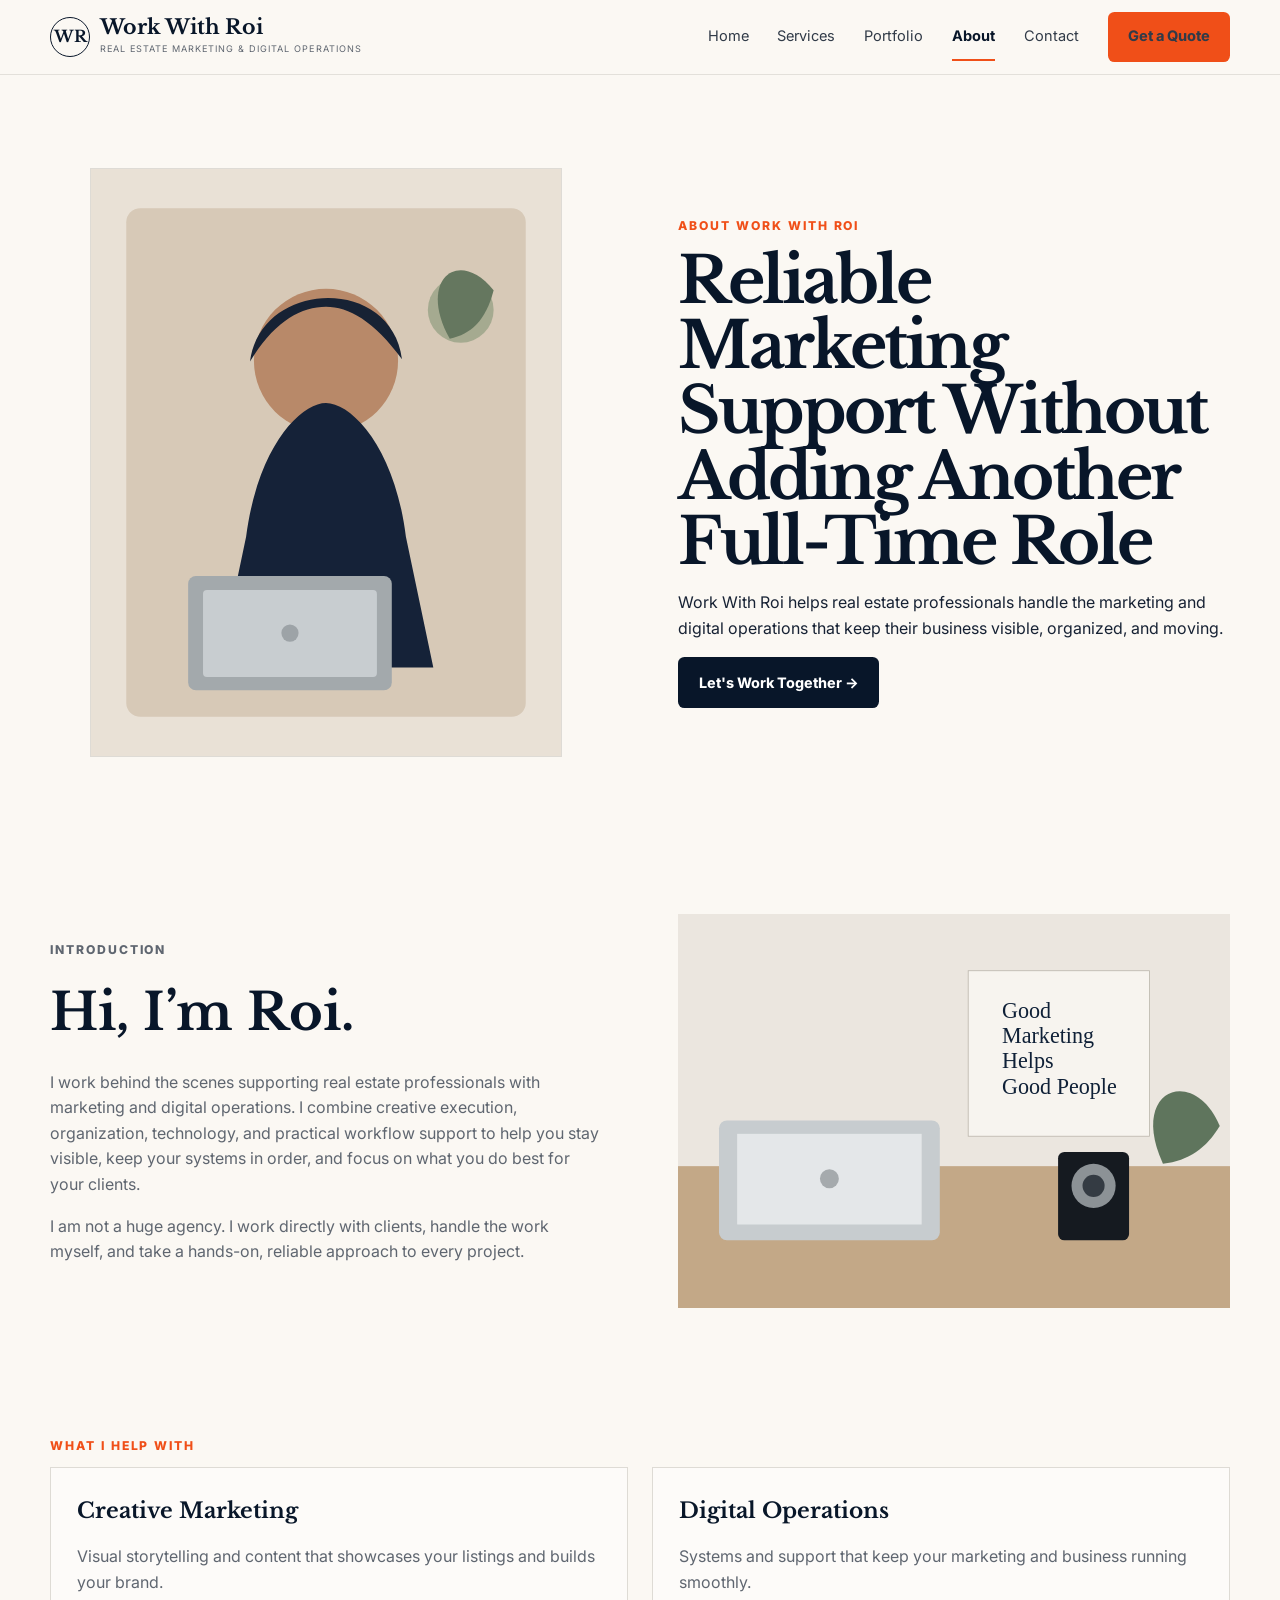
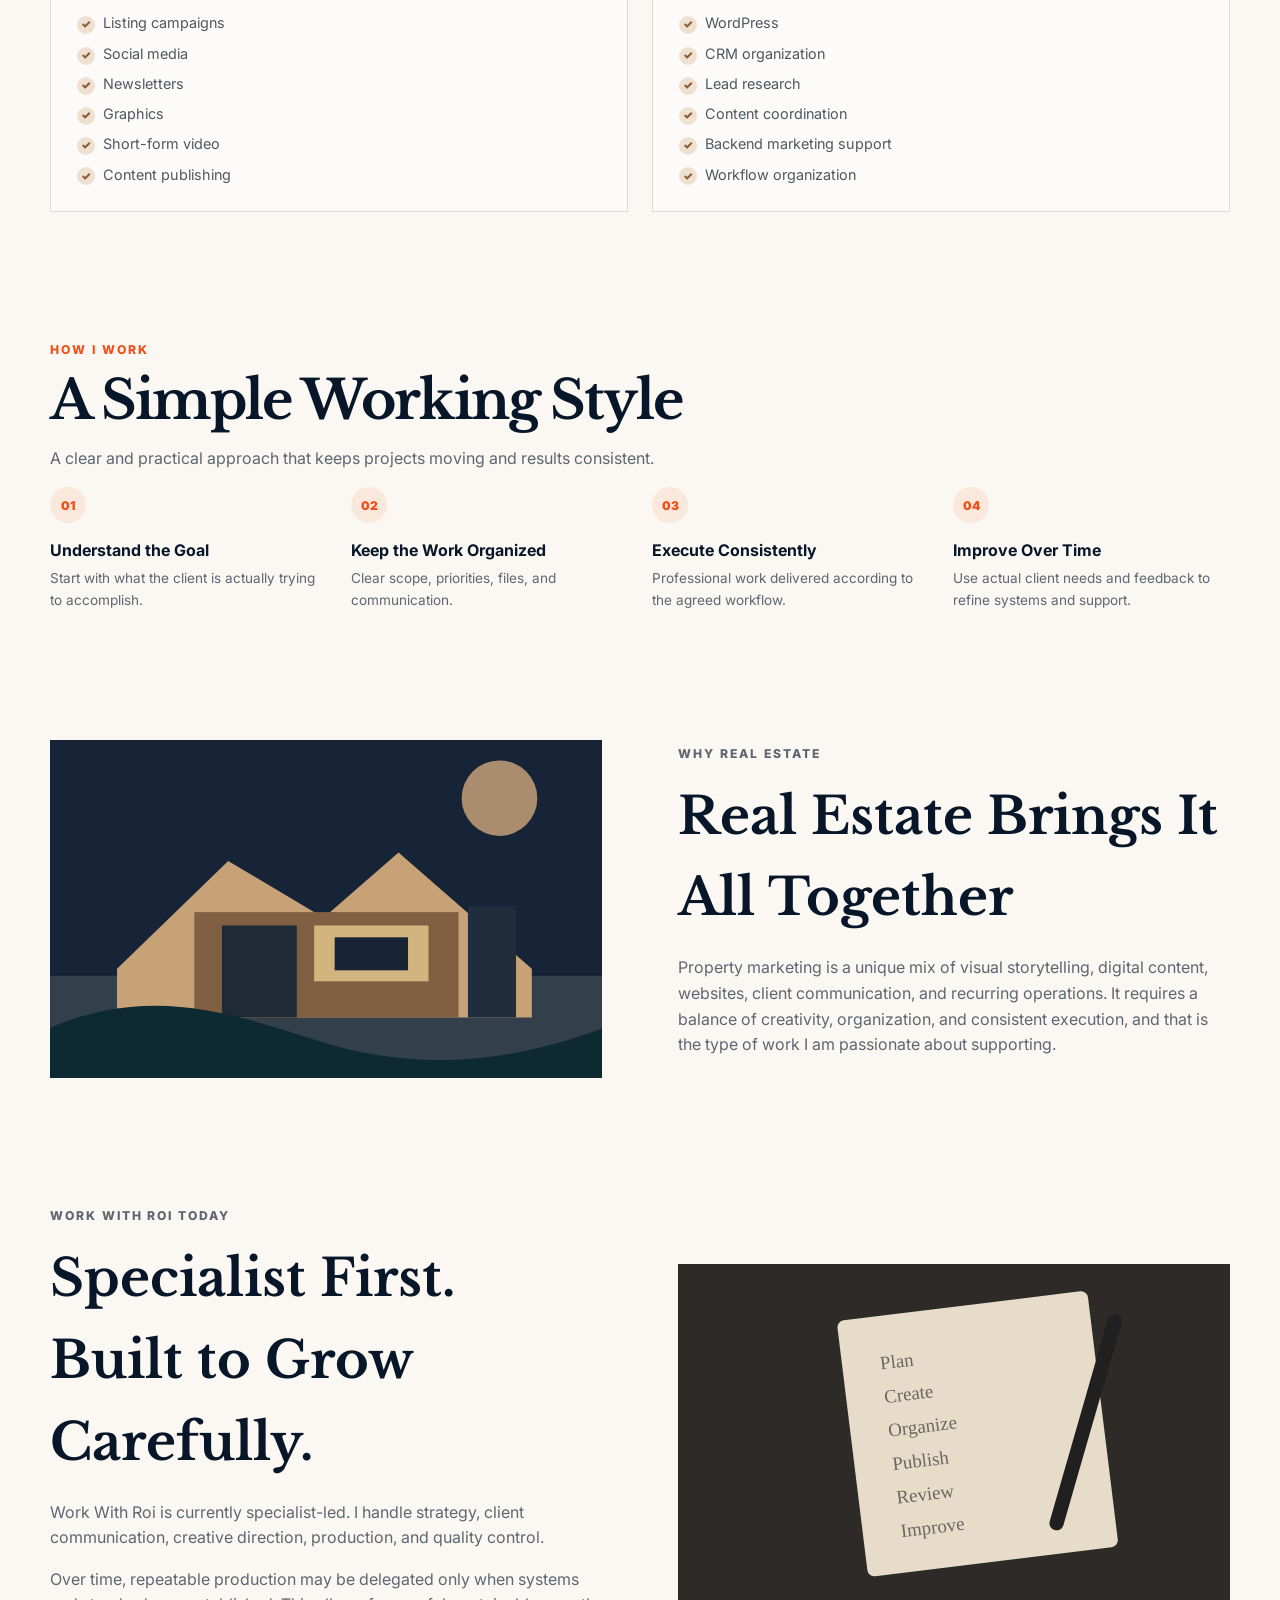
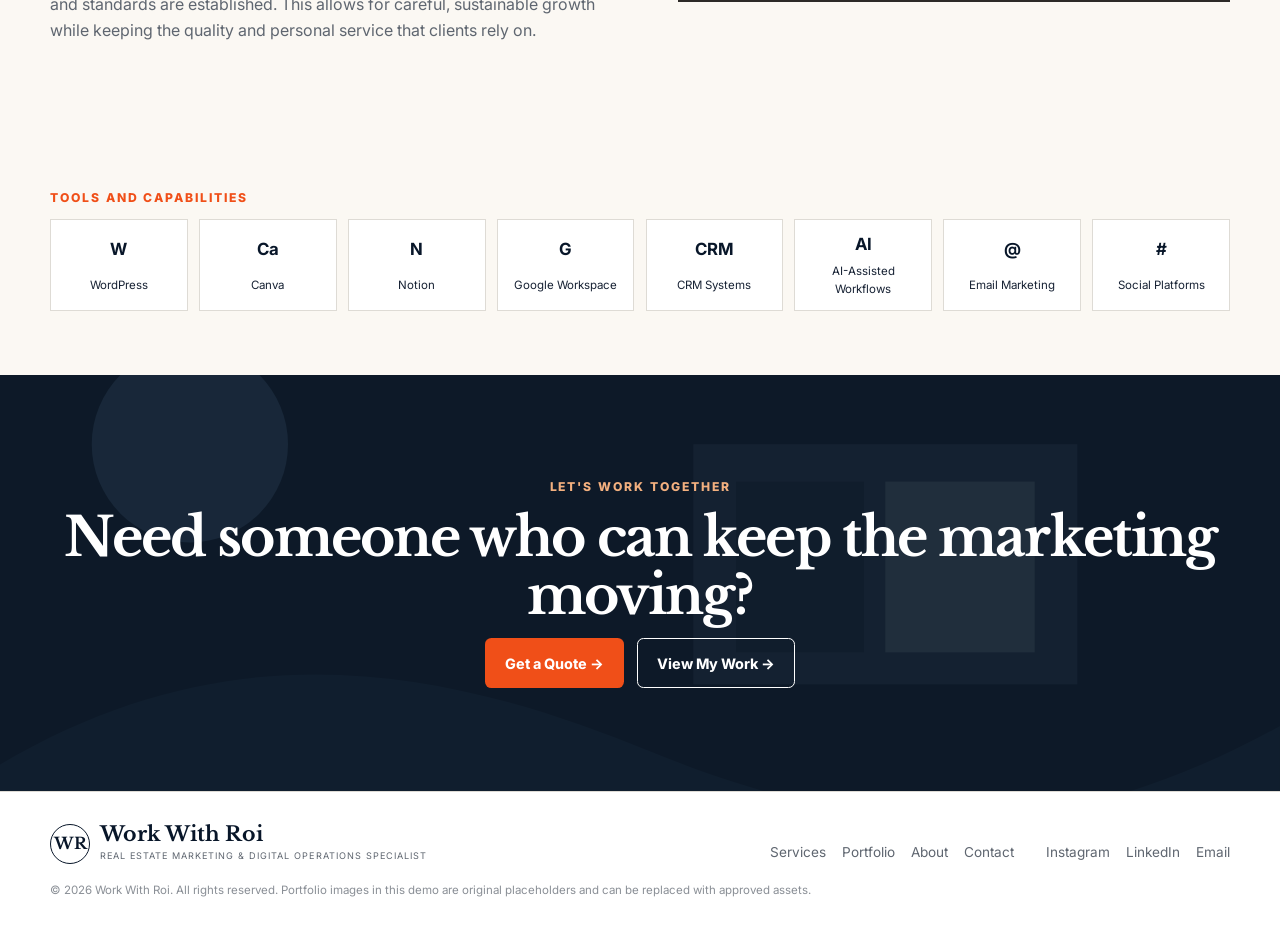
==== about.html @ 5f9efb01 "Add files via upload" ====
<!doctype html>
<html lang="en">
<head>
  <title>About | Work With Roi</title>
  <meta name="description" content="Meet Roi and learn about the specialist-led approach behind Work With Roi real estate marketing and digital operations support.">
  <link rel="canonical" href="./about.html">
  <meta property="og:title" content="About | Work With Roi">
  <meta property="og:description" content="Meet Roi and learn about the specialist-led approach behind Work With Roi real estate marketing and digital operations support.">
  <meta property="og:type" content="website">
  <meta property="og:image" content="assets/images/hero-workspace.svg">
  <meta name="twitter:card" content="summary_large_image">
  <meta charset="utf-8">
  <meta name="viewport" content="width=device-width, initial-scale=1">
  <meta name="theme-color" content="#0f2037">
  <link rel="icon" href="favicon.svg" type="image/svg+xml">
  <link rel="manifest" href="site.webmanifest">
  <link rel="preconnect" href="https://fonts.googleapis.com">
  <link rel="preconnect" href="https://fonts.gstatic.com" crossorigin>
  <link href="https://fonts.googleapis.com/css2?family=Inter:wght@400;500;600;700;800&family=Libre+Baskerville:wght@400;700&display=swap" rel="stylesheet">
  <link rel="stylesheet" href="assets/css/main.css">
</head>
<body data-page="about">
<header class="site-header">
  <div class="container nav-wrap">
    <a class="brand" href="index.html" aria-label="Work With Roi home">
      <span class="brand-mark" aria-hidden="true">WR</span>
      <span class="brand-text"><strong>Work With Roi</strong><small>Real Estate Marketing &amp; Digital Operations</small></span>
    </a>
    <button class="nav-toggle" type="button" aria-label="Open navigation" aria-expanded="false" aria-controls="site-nav"><span></span><span></span><span></span></button>
    <nav id="site-nav" class="site-nav" aria-label="Primary navigation">
      <a href="index.html">Home</a><a href="services.html">Services</a><a href="portfolio.html">Portfolio</a><a href="about.html" aria-current="page">About</a><a href="contact.html">Contact</a>
      <a class="btn btn-primary" href="contact.html">Get a Quote</a>
    </nav>
  </div>
</header>
<main>

<section class="about-hero"><div class="container about-hero-grid"><figure class="portrait-frame"><img src="assets/images/about-portrait.svg" alt="Placeholder illustration for Roi's professional portrait"></figure><div><p class="eyebrow">About Work With Roi</p><h1>Reliable Marketing Support Without Adding Another Full-Time Role</h1><p class="lead">Work With Roi helps real estate professionals handle the marketing and digital operations that keep their business visible, organized, and moving.</p><a class="btn btn-dark" href="contact.html">Let's Work Together →</a></div></div></section>

<section class="section-sm"><div class="container split"><div class="prose"><p class="eyebrow">Introduction</p><h2>Hi, I’m Roi.</h2><p>I work behind the scenes supporting real estate professionals with marketing and digital operations. I combine creative execution, organization, technology, and practical workflow support to help you stay visible, keep your systems in order, and focus on what you do best for your clients.</p><p>I am not a huge agency. I work directly with clients, handle the work myself, and take a hands-on, reliable approach to every project.</p></div><img src="assets/images/about-workspace.svg" alt="Minimal marketing workspace illustration"></div></section>

<section class="section-sm"><div class="container"><p class="eyebrow">What I Help With</p><div class="check-cols"><article class="check-panel"><h3>Creative Marketing</h3><p class="muted">Visual storytelling and content that showcases your listings and builds your brand.</p><ul class="check-list"><li>Listing campaigns</li><li>Social media</li><li>Newsletters</li><li>Graphics</li><li>Short-form video</li><li>Content publishing</li></ul></article><article class="check-panel"><h3>Digital Operations</h3><p class="muted">Systems and support that keep your marketing and business running smoothly.</p><ul class="check-list"><li>WordPress</li><li>CRM organization</li><li>Lead research</li><li>Content coordination</li><li>Backend marketing support</li><li>Workflow organization</li></ul></article></div></div></section>

<section class="section-sm"><div class="container"><p class="eyebrow">How I Work</p><h2 class="section-title">A Simple Working Style</h2><p class="muted">A clear and practical approach that keeps projects moving and results consistent.</p><div class="grid workflow"><article class="step"><span class="step-num">01</span><div><h3>Understand the Goal</h3><p>Start with what the client is actually trying to accomplish.</p></div></article><article class="step"><span class="step-num">02</span><div><h3>Keep the Work Organized</h3><p>Clear scope, priorities, files, and communication.</p></div></article><article class="step"><span class="step-num">03</span><div><h3>Execute Consistently</h3><p>Professional work delivered according to the agreed workflow.</p></div></article><article class="step"><span class="step-num">04</span><div><h3>Improve Over Time</h3><p>Use actual client needs and feedback to refine systems and support.</p></div></article></div></div></section>

<section class="section-sm"><div class="container split"><img src="assets/images/real-estate-home.svg" alt="Original illustration of a modern real estate property"><div class="prose"><p class="eyebrow">Why Real Estate</p><h2>Real Estate Brings It All Together</h2><p>Property marketing is a unique mix of visual storytelling, digital content, websites, client communication, and recurring operations. It requires a balance of creativity, organization, and consistent execution, and that is the type of work I am passionate about supporting.</p></div></div></section>

<section class="section-sm"><div class="container split"><div class="prose"><p class="eyebrow">Work With Roi Today</p><h2>Specialist First. Built to Grow Carefully.</h2><p>Work With Roi is currently specialist-led. I handle strategy, client communication, creative direction, production, and quality control.</p><p>Over time, repeatable production may be delegated only when systems and standards are established. This allows for careful, sustainable growth while keeping the quality and personal service that clients rely on.</p></div><img src="assets/images/process-notebook.svg" alt="Notebook illustration showing a plan, create, organize, publish, review, improve workflow"></div></section>

<section class="section-sm"><div class="container"><p class="eyebrow">Tools and Capabilities</p><div class="tools-grid"><div class="tool-chip"><strong>W</strong>WordPress</div><div class="tool-chip"><strong>Ca</strong>Canva</div><div class="tool-chip"><strong>N</strong>Notion</div><div class="tool-chip"><strong>G</strong>Google Workspace</div><div class="tool-chip"><strong>CRM</strong>CRM Systems</div><div class="tool-chip"><strong>AI</strong>AI-Assisted Workflows</div><div class="tool-chip"><strong>@</strong>Email Marketing</div><div class="tool-chip"><strong>#</strong>Social Platforms</div></div></div></section>

<section class="section about-cta"><div class="container"><p class="eyebrow" style="color:#f3b07f">Let's Work Together</p><h2 class="section-title">Need someone who can keep the marketing moving?</h2><div class="button-row" style="justify-content:center"><a class="btn btn-primary" href="contact.html">Get a Quote →</a><a class="btn btn-outline" style="border-color:#fff;color:#fff" href="portfolio.html">View My Work →</a></div></div></section>

</main>
<footer class="site-footer">
  <div class="container">
    <div class="footer-grid">
      <div>
        <a class="brand" href="index.html"><span class="brand-mark" aria-hidden="true">WR</span><span class="brand-text"><strong>Work With Roi</strong><small>Real Estate Marketing &amp; Digital Operations Specialist</small></span></a>
      </div>
      <nav class="footer-nav" aria-label="Footer navigation">
        <a href="services.html">Services</a><a href="portfolio.html">Portfolio</a><a href="about.html">About</a><a href="contact.html">Contact</a>
      </nav>
      <div class="social-list" aria-label="Social placeholders"><span>Instagram</span><span>LinkedIn</span><span>Email</span></div>
    </div>
    <div class="footer-meta">© 2026 Work With Roi. All rights reserved. Portfolio images in this demo are original placeholders and can be replaced with approved assets.</div>
  </div>
</footer>
<script src="assets/js/main.js" defer></script>
</body>
</html>
---- assets/css/main.css ----
:root {
  --navy-950: #081629;
  --navy-900: #0f2037;
  --navy-800: #1b2f49;
  --ink: #172234;
  --muted: #5f6670;
  --orange: #f04f18;
  --orange-dark: #cf3d0d;
  --cream: #fbf8f3;
  --warm: #f4efe8;
  --paper: #ffffff;
  --line: #dedbd5;
  --line-dark: #c9c6bf;
  --soft: #f7f5f1;
  --serif: "Libre Baskerville", Georgia, "Times New Roman", serif;
  --sans: Inter, ui-sans-serif, system-ui, -apple-system, BlinkMacSystemFont, "Segoe UI", sans-serif;
  --shadow-sm: 0 8px 24px rgba(15, 32, 55, .06);
  --shadow-md: 0 18px 48px rgba(15, 32, 55, .09);
  --radius-sm: .45rem;
  --radius-md: .9rem;
  --radius-lg: 1.35rem;
  --container: 1180px;
  --section: clamp(4rem, 8vw, 7.5rem);
  --transition: 180ms ease;
}

* { box-sizing: border-box; }
html { scroll-behavior: smooth; }
body {
  margin: 0;
  color: var(--ink);
  background: var(--cream);
  font-family: var(--sans);
  font-size: 16px;
  line-height: 1.6;
  text-rendering: optimizeLegibility;
}
body.menu-open { overflow: hidden; }
img, svg { display: block; max-width: 100%; }
a { color: inherit; text-decoration: none; }
button, input, select, textarea { font: inherit; }
button { cursor: pointer; }
:focus-visible { outline: 3px solid rgba(240, 79, 24, .45); outline-offset: 3px; }
::selection { background: rgba(240, 79, 24, .17); }

.container { width: min(calc(100% - 2rem), var(--container)); margin-inline: auto; }
.section { padding-block: var(--section); }
.section-sm { padding-block: clamp(2.75rem, 5vw, 4.5rem); }
.section-title { margin: 0 0 .8rem; color: var(--navy-950); font-family: var(--serif); font-size: clamp(2rem, 4.2vw, 3.9rem); line-height: 1.08; letter-spacing: -.035em; }
.section-intro { max-width: 720px; margin: 0 auto 2.5rem; text-align: center; color: var(--muted); }
.eyebrow { margin: 0 0 .75rem; color: var(--orange); font-size: .76rem; font-weight: 800; letter-spacing: .16em; text-transform: uppercase; }
.subtle-label { font-size: .76rem; font-weight: 800; letter-spacing: .13em; text-transform: uppercase; color: var(--muted); }
.muted { color: var(--muted); }
.center { text-align: center; }
.stack > * + * { margin-top: 1rem; }
.grid { display: grid; gap: 1.5rem; }

.site-header {
  position: sticky;
  top: 0;
  z-index: 50;
  border-bottom: 1px solid rgba(222, 219, 213, .8);
  background: rgba(251, 248, 243, .94);
  backdrop-filter: blur(14px);
}
.nav-wrap { min-height: 74px; display: flex; align-items: center; justify-content: space-between; gap: 1rem; }
.brand { display: inline-flex; align-items: center; gap: .65rem; min-width: 180px; }
.brand-mark { width: 40px; height: 40px; display: grid; place-items: center; border: 1px solid var(--navy-950); border-radius: 50%; color: var(--navy-950); font-family: var(--serif); font-weight: 700; }
.brand-text strong { display: block; color: var(--navy-950); font-family: var(--serif); font-size: 1.28rem; line-height: 1; }
.brand-text small { display: block; margin-top: .25rem; color: var(--muted); font-size: .57rem; letter-spacing: .11em; text-transform: uppercase; }
.site-nav { display: flex; align-items: center; gap: 1.8rem; }
.site-nav a { position: relative; font-size: .91rem; color: #313b48; }
.site-nav a:not(.btn)::after { content: ""; position: absolute; left: 0; right: 100%; bottom: -.8rem; height: 2px; background: var(--orange); transition: right var(--transition); }
.site-nav a:hover::after, .site-nav a[aria-current="page"]::after { right: 0; }
.site-nav a[aria-current="page"] { color: var(--navy-950); font-weight: 700; }
.nav-toggle { display: none; border: 0; background: transparent; padding: .5rem; }
.nav-toggle span { display: block; width: 24px; height: 2px; margin: 5px 0; background: var(--navy-950); transition: transform var(--transition), opacity var(--transition); }

.btn {
  display: inline-flex;
  min-height: 46px;
  align-items: center;
  justify-content: center;
  gap: .55rem;
  padding: .8rem 1.2rem;
  border: 1px solid transparent;
  border-radius: .4rem;
  font-weight: 750;
  font-size: .9rem;
  transition: transform var(--transition), background var(--transition), color var(--transition), border-color var(--transition);
}
.btn:hover { transform: translateY(-1px); }
.btn-primary { background: var(--orange); color: #fff; }
.btn-primary:hover { background: var(--orange-dark); }
.btn-dark { background: var(--navy-950); color: #fff; }
.btn-dark:hover { background: var(--navy-800); }
.btn-outline { border-color: var(--navy-900); color: var(--navy-900); background: transparent; }
.btn-outline:hover { background: var(--navy-900); color: #fff; }
.btn-link { color: var(--orange); padding: 0; min-height: auto; border-radius: 0; border-bottom: 1px solid currentColor; }
.btn-link:hover { color: var(--orange-dark); transform: none; }
.button-row { display: flex; flex-wrap: wrap; gap: .8rem; }

.hero { padding-block: clamp(3.6rem, 7vw, 7rem); }
.hero-grid { display: grid; grid-template-columns: .92fr 1.08fr; gap: clamp(2rem, 6vw, 5.5rem); align-items: center; }
.hero h1 { margin: 0; color: var(--navy-950); font-family: var(--serif); font-size: clamp(2.75rem, 6.4vw, 5.35rem); line-height: .99; letter-spacing: -.048em; }
.hero p.lead { max-width: 650px; margin: 1.35rem 0 1.7rem; color: #4a5460; font-size: clamp(1rem, 1.5vw, 1.16rem); }
.hero-art { border-radius: var(--radius-lg); overflow: hidden; box-shadow: var(--shadow-md); background: #efe9df; }
.hero-art img { width: 100%; aspect-ratio: 4/3; object-fit: cover; }

.service-strip { background: var(--paper); border-block: 1px solid var(--line); }
.service-mini-grid { display: grid; grid-template-columns: repeat(6, 1fr); }
.service-mini { padding: 1.7rem 1.25rem; text-align: center; border-right: 1px solid var(--line); }
.service-mini:last-child { border-right: 0; }
.service-mini h3 { margin: .8rem 0 .35rem; color: var(--navy-950); font-family: var(--serif); font-size: 1.03rem; }
.service-mini p { margin: 0; color: var(--muted); font-size: .82rem; line-height: 1.45; }
.icon-badge { width: 44px; height: 44px; display: inline-grid; place-items: center; border: 1px solid rgba(240,79,24,.35); border-radius: 50%; color: var(--orange); font-weight: 800; }

.cards-3 { grid-template-columns: repeat(3, 1fr); }
.card { overflow: hidden; border: 1px solid var(--line); border-radius: var(--radius-sm); background: var(--paper); box-shadow: var(--shadow-sm); }
.card-media { background: var(--warm); overflow: hidden; }
.card-media img { width: 100%; aspect-ratio: 16/10; object-fit: cover; transition: transform 420ms ease; }
.card:hover .card-media img { transform: scale(1.02); }
.card-body { padding: 1.3rem; }
.card h3 { margin: 0 0 .35rem; color: var(--navy-950); font-family: var(--serif); font-size: 1.25rem; }
.card p { margin: .5rem 0 1rem; color: var(--muted); font-size: .92rem; }
.category { color: var(--muted); font-size: .72rem; letter-spacing: .12em; text-transform: uppercase; }

.package-grid { grid-template-columns: repeat(3, 1fr); }
.package-card { display: grid; grid-template-columns: 86px 1fr; gap: 1rem; padding: 1.15rem; border: 1px solid var(--line); background: var(--paper); }
.package-card img { width: 86px; height: 86px; object-fit: cover; border-radius: .35rem; }
.package-card h3 { margin: 0; color: var(--navy-950); font-family: var(--serif); font-size: 1.05rem; }
.package-card .price { margin: .25rem 0 .35rem; color: var(--orange-dark); font-weight: 800; font-size: .83rem; line-height: 1.4; }
.package-card p { margin: 0; color: var(--muted); font-size: .8rem; }

.retainer-banner { display: grid; grid-template-columns: 1.4fr .7fr auto; gap: 1.5rem; align-items: center; padding: clamp(1.5rem, 3vw, 2.35rem); background: #efeae2; border: 1px solid var(--line); }
.retainer-banner h2 { margin: 0; font-family: var(--serif); color: var(--navy-950); font-size: clamp(1.7rem, 3.2vw, 2.6rem); }
.retainer-banner p { margin: .4rem 0 0; color: var(--muted); }
.retainer-price strong { display: block; font-family: var(--serif); font-size: 1.7rem; color: var(--navy-950); }
.retainer-price span { display: block; font-size: .78rem; color: var(--muted); }

.feature-row { display: grid; grid-template-columns: repeat(3, 1fr); gap: 1rem; }
.feature-item { display: grid; grid-template-columns: 48px 1fr; gap: .9rem; padding: 1.1rem; border-right: 1px solid var(--line); }
.feature-item:last-child { border-right: 0; }
.feature-item h3 { margin: 0 0 .25rem; color: var(--navy-950); font-family: var(--serif); font-size: 1.05rem; }
.feature-item p { margin: 0; color: var(--muted); font-size: .85rem; }

.cta-band { padding: clamp(2.7rem, 6vw, 5rem) 0; background: var(--warm); border-block: 1px solid var(--line); }
.cta-inner { display: flex; align-items: center; justify-content: space-between; gap: 1.5rem; }
.cta-inner h2 { margin: 0; color: var(--navy-950); font-family: var(--serif); font-size: clamp(1.8rem, 4vw, 3rem); }
.cta-inner p { margin: .4rem 0 0; color: var(--muted); }

.site-footer { padding: 2rem 0; background: var(--paper); border-top: 1px solid var(--line); }
.footer-grid { display: grid; grid-template-columns: 1.2fr auto auto; gap: 2rem; align-items: end; }
.footer-nav, .social-list { display: flex; flex-wrap: wrap; gap: 1rem; font-size: .85rem; color: var(--muted); }
.footer-meta { margin-top: 1.1rem; color: #8a8f96; font-size: .72rem; }

/* Services */
.page-hero { padding: clamp(3rem, 6vw, 6rem) 0; border-bottom: 1px solid var(--line); }
.page-hero-grid { display: grid; grid-template-columns: 1fr .92fr; gap: clamp(2rem, 6vw, 5rem); align-items: center; }
.page-hero h1 { margin: 0; color: var(--navy-950); font-family: var(--serif); font-size: clamp(2.6rem, 5.6vw, 4.8rem); line-height: 1.02; letter-spacing: -.045em; }
.page-hero p.lead { margin: 1rem 0 1.5rem; color: var(--muted); font-size: 1.05rem; }

.service-grid { grid-template-columns: repeat(3, 1fr); }
.service-card { padding: 1.4rem; border: 1px solid var(--line); background: var(--paper); }
.service-card h3 { margin: .85rem 0 .45rem; font-family: var(--serif); color: var(--navy-950); font-size: 1.16rem; }
.service-card p { margin: 0; color: var(--muted); font-size: .88rem; }

.pricing-groups { display: grid; grid-template-columns: repeat(3, 1fr); gap: 1.25rem; align-items: start; }
.price-table { border: 1px solid var(--line); background: var(--paper); }
.price-table h3 { margin: 0; padding: .8rem 1rem; background: #f5eadf; color: var(--orange-dark); font-size: .85rem; }
.price-list { list-style: none; margin: 0; padding: .55rem 1rem 1rem; }
.price-list li { display: grid; grid-template-columns: 1fr auto; gap: 1rem; padding: .55rem 0; border-bottom: 1px solid #eeeae4; font-size: .82rem; }
.price-list li:last-child { border-bottom: 0; }
.price-list span:last-child { text-align: right; font-weight: 700; color: var(--navy-950); max-width: 155px; }

.retainer-cards { grid-template-columns: repeat(5, 1fr); }
.retainer-card { padding: 1.2rem; text-align: center; border: 1px solid var(--line); background: var(--paper); }
.retainer-card strong { display: block; font-family: var(--serif); color: var(--navy-950); font-size: 1.15rem; }
.retainer-card span { display: block; margin-top: .5rem; color: var(--orange-dark); font-weight: 800; line-height: 1.4; }
.fineprint { font-size: .75rem; color: var(--muted); }
.inline-benefits { display: flex; flex-wrap: wrap; gap: .8rem 1.3rem; padding: 1rem 1.25rem; background: #f9efe5; border: 1px solid #efd9c8; font-size: .76rem; color: #615a52; }
.inline-benefits span::before { content: "✓"; color: var(--orange); margin-right: .4rem; font-weight: 900; }

.builder { padding: 1.4rem; border: 1px solid var(--line); background: var(--paper); }
.builder-grid { display: grid; grid-template-columns: 1fr 1fr .8fr; gap: 1.25rem; }
.builder-items { display: grid; gap: .55rem; }
.builder-item { display: grid; grid-template-columns: 24px 1fr 84px; gap: .55rem; align-items: center; }
.builder-item label { font-size: .83rem; }
.builder-item select { width: 100%; min-height: 38px; border: 1px solid var(--line-dark); background: #fff; border-radius: .3rem; }
.builder-total { padding: 1.2rem; background: var(--soft); border: 1px solid var(--line); align-self: stretch; }
.builder-total strong { display: block; color: var(--navy-950); font-family: var(--serif); font-size: clamp(1.6rem, 3vw, 2.35rem); }
.builder-total small { display: block; margin-top: .4rem; color: var(--muted); line-height: 1.45; }
.builder-total .php-total { margin-top: .15rem; font-family: var(--sans); font-size: .9rem; color: var(--orange-dark); font-weight: 800; }

.steps-3 { grid-template-columns: repeat(3, 1fr); }
.step { display: grid; grid-template-columns: 44px 1fr; gap: .9rem; }
.step-num { width: 44px; height: 44px; display: grid; place-items: center; border-radius: 50%; background: #fbe8dc; color: var(--orange); font-weight: 900; }
.step h3 { margin: 0 0 .3rem; color: var(--navy-950); font-size: 1rem; }
.step p { margin: 0; color: var(--muted); font-size: .85rem; }

/* Portfolio */
.portfolio-hero { padding: clamp(3rem, 5vw, 5rem) 0; background: linear-gradient(90deg, rgba(251,248,243,.98) 0 45%, rgba(251,248,243,.2) 65%), url('../images/portfolio-hero.svg') center/cover no-repeat; border-bottom: 1px solid var(--line); }
.portfolio-hero .copy { max-width: 660px; }
.portfolio-hero h1 { margin: 0; color: var(--navy-950); font-family: var(--serif); font-size: clamp(2.7rem, 5.9vw, 5rem); line-height: 1.02; letter-spacing: -.045em; }
.project { display: grid; grid-template-columns: .65fr 1.35fr; gap: clamp(2rem, 5vw, 4.5rem); align-items: center; padding-block: clamp(3.3rem, 7vw, 6.5rem); border-bottom: 1px solid var(--line); }
.project:nth-child(even) { background: rgba(255,255,255,.35); }
.project-copy h2 { margin: .55rem 0 .8rem; font-family: var(--serif); color: var(--navy-950); font-size: clamp(2rem, 4vw, 3.4rem); line-height: 1.06; }
.project-copy p { color: var(--muted); }
.project-gallery { display: grid; grid-template-columns: repeat(6, 1fr); grid-auto-rows: 110px; gap: .7rem; }
.project-gallery img { width: 100%; height: 100%; object-fit: cover; border: 1px solid var(--line); background: var(--paper); }
.project-gallery .wide { grid-column: span 3; grid-row: span 2; }
.project-gallery .tall { grid-column: span 2; grid-row: span 2; }
.project-gallery .small { grid-column: span 1; grid-row: span 1; }
.capability-grid { grid-template-columns: repeat(3, 1fr); }
.capability-card { display: grid; grid-template-columns: 120px 1fr; gap: 1rem; align-items: center; padding: 1rem; border: 1px solid var(--line); background: var(--paper); }
.capability-card img { width: 120px; height: 90px; object-fit: cover; }
.capability-card h3 { margin: 0 0 .35rem; font-family: var(--serif); color: var(--navy-950); font-size: 1rem; }
.capability-card p { margin: 0 0 .55rem; color: var(--muted); font-size: .8rem; }
.pill { display: inline-flex; padding: .35rem .6rem; border-radius: 999px; background: #efede8; color: #79766f; font-size: .72rem; }
.ethics-note { display: grid; grid-template-columns: 1fr 1.15fr; gap: 2rem; align-items: center; padding: 2rem 0; border-top: 1px solid var(--line); }
.ethics-note h2 { margin: 0; padding-left: 1.25rem; border-left: 2px solid #ddb48d; font-family: var(--serif); color: var(--navy-950); font-size: clamp(1.6rem, 3vw, 2.4rem); }
.ethics-note p { color: var(--muted); }

/* About */
.about-hero { padding: clamp(3rem, 6vw, 6rem) 0; }
.about-hero-grid, .split { display: grid; grid-template-columns: 1fr 1fr; gap: clamp(2rem, 6vw, 5rem); align-items: center; }
.portrait-frame { overflow: hidden; background: var(--warm); border: 1px solid var(--line); }
.portrait-frame img { width: 100%; aspect-ratio: 4/5; object-fit: cover; }
.about-hero h1 { margin: 0; color: var(--navy-950); font-family: var(--serif); font-size: clamp(2.45rem, 5vw, 4.5rem); line-height: 1.02; letter-spacing: -.045em; }
.prose h2 { margin: 0 0 .9rem; color: var(--navy-950); font-family: var(--serif); font-size: clamp(2rem, 4vw, 3.5rem); }
.prose p { color: var(--muted); }
.check-cols { display: grid; grid-template-columns: 1fr 1fr; gap: 1.5rem; }
.check-panel { padding: 1.6rem; background: rgba(255,255,255,.55); border: 1px solid var(--line); }
.check-panel h3 { margin: 0 0 .9rem; color: var(--navy-950); font-family: var(--serif); font-size: 1.35rem; }
.check-list { list-style: none; padding: 0; margin: 0; display: grid; gap: .45rem; color: #4f5760; font-size: .9rem; }
.check-list li::before { content: "✓"; display: inline-grid; place-items: center; width: 18px; height: 18px; margin-right: .5rem; border-radius: 50%; background: #efe1d1; color: #8c5b31; font-size: .7rem; font-weight: 900; }
.workflow { grid-template-columns: repeat(4, 1fr); }
.workflow .step { grid-template-columns: 1fr; }
.workflow .step-num { width: 36px; height: 36px; font-size: .75rem; }
.tools-grid { display: grid; grid-template-columns: repeat(8, 1fr); gap: .7rem; }
.tool-chip { min-height: 84px; display: grid; place-items: center; gap: .25rem; text-align: center; padding: .7rem; border: 1px solid var(--line); background: var(--paper); font-size: .72rem; }
.tool-chip strong { font-size: 1.05rem; color: var(--navy-950); }
.about-cta { position: relative; overflow: hidden; color: #fff; background: #0c1929; }
.about-cta::before { content: ""; position: absolute; inset: 0; opacity: .33; background: url('../images/about-cta.svg') center/cover no-repeat; }
.about-cta .container { position: relative; z-index: 1; text-align: center; }
.about-cta h2 { color: #fff; }

/* Contact */
.contact-hero { text-align: center; padding: clamp(3rem, 6vw, 5.2rem) 0 2.4rem; }
.contact-hero h1 { margin: 0; font-family: var(--serif); color: var(--navy-950); font-size: clamp(2.8rem, 6vw, 5.25rem); line-height: 1; letter-spacing: -.05em; }
.contact-hero p { max-width: 760px; margin: 1rem auto 0; color: var(--muted); font-size: 1.05rem; }
.quote-shell { padding: clamp(1.2rem, 3vw, 2rem); border: 1px solid var(--line); background: rgba(255,255,255,.65); border-radius: var(--radius-md); box-shadow: var(--shadow-sm); }
.quote-grid { display: grid; grid-template-columns: .78fr 1.22fr; gap: 2rem; }
.form-panel + .form-panel { border-left: 1px solid var(--line); padding-left: 2rem; }
.form-panel h2 { margin: 0; color: var(--navy-950); font-size: 1.5rem; }
.form-panel > p { margin: .25rem 0 1.2rem; color: var(--muted); font-size: .86rem; }
.field { margin-bottom: 1rem; }
.field label, .legend { display: block; margin-bottom: .4rem; font-weight: 750; color: var(--navy-900); font-size: .83rem; }
.required { color: var(--orange); }
input[type="text"], input[type="email"], input[type="url"], select, textarea {
  width: 100%; min-height: 46px; padding: .72rem .8rem; border: 1px solid var(--line-dark); border-radius: .35rem; background: rgba(255,255,255,.92); color: var(--ink);
}
textarea { min-height: 110px; resize: vertical; }
.checkbox-grid { display: grid; grid-template-columns: 1fr 1fr; gap: .55rem 1rem; }
.check-row, .radio-row { display: flex; align-items: flex-start; gap: .55rem; font-size: .84rem; }
.check-row input, .radio-row input { width: 18px; height: 18px; margin-top: .12rem; accent-color: var(--orange); }
.radio-group { display: flex; flex-wrap: wrap; gap: .7rem 1.2rem; }
.form-divider { margin: 1.4rem 0; border: 0; border-top: 1px solid var(--line); }
.two-fields { display: grid; grid-template-columns: 1fr 1fr; gap: 1rem; }
.form-builder { margin-top: 1.6rem; }
.form-builder summary { cursor: pointer; list-style: none; font-weight: 800; color: var(--navy-950); }
.form-builder summary::-webkit-details-marker { display: none; }
.form-builder[open] summary { margin-bottom: 1rem; }
.form-builder .builder { background: #fbfaf8; }
.form-submit { width: 100%; margin-top: 1.4rem; }
.form-status { min-height: 1.5rem; margin: .7rem 0 0; text-align: center; color: var(--muted); font-size: .82rem; }
.contact-direct { display: grid; grid-template-columns: 1.1fr .9fr; gap: 2rem; padding-top: 2rem; border-top: 1px solid var(--line); }
.contact-chips { display: flex; flex-wrap: wrap; gap: .7rem; }
.contact-chip { display: inline-flex; align-items: center; gap: .5rem; padding: .65rem .9rem; border: 1px solid var(--line); background: #fff; border-radius: .35rem; color: var(--navy-900); font-size: .82rem; }
.contact-chip small { color: #999; }
.promise { display: grid; grid-template-columns: 48px 1fr; gap: .9rem; }
.promise h3 { margin: 0 0 .3rem; color: var(--navy-950); }
.promise p { margin: 0; color: var(--muted); font-size: .85rem; }

/* 404 */
.not-found { min-height: 70vh; display: grid; place-items: center; text-align: center; padding: 3rem 0; }
.not-found h1 { font-family: var(--serif); color: var(--navy-950); font-size: clamp(4rem, 12vw, 9rem); margin: 0; line-height: 1; }
.not-found h2 { font-family: var(--serif); color: var(--navy-950); font-size: 2rem; margin: .5rem 0; }

@media (max-width: 1050px) {
  .site-nav { gap: 1.1rem; }
  .service-mini-grid { grid-template-columns: repeat(3, 1fr); }
  .service-mini:nth-child(3) { border-right: 0; }
  .service-mini:nth-child(-n+3) { border-bottom: 1px solid var(--line); }
  .pricing-groups { grid-template-columns: 1fr 1fr; }
  .retainer-cards { grid-template-columns: repeat(3, 1fr); }
  .tools-grid { grid-template-columns: repeat(4, 1fr); }
}

@media (max-width: 820px) {
  .site-header { position: sticky; }
  .nav-toggle { display: block; }
  .site-nav { position: fixed; inset: 74px 0 auto 0; display: grid; gap: 0; transform: translateY(-120%); opacity: 0; padding: 1rem; background: var(--cream); border-bottom: 1px solid var(--line); transition: transform var(--transition), opacity var(--transition); }
  .site-nav.open { transform: translateY(0); opacity: 1; }
  .site-nav a { padding: 1rem .6rem; border-bottom: 1px solid var(--line); }
  .site-nav a::after { display: none; }
  .site-nav .btn { margin-top: .6rem; }
  .hero-grid, .page-hero-grid, .about-hero-grid, .split, .quote-grid, .project, .ethics-note, .contact-direct { grid-template-columns: 1fr; }
  .hero-art { order: -1; }
  .hero h1, .page-hero h1, .about-hero h1 { max-width: 13ch; }
  .cards-3, .package-grid, .feature-row, .service-grid, .steps-3, .capability-grid { grid-template-columns: 1fr 1fr; }
  .feature-item { border-right: 0; border-bottom: 1px solid var(--line); }
  .retainer-banner { grid-template-columns: 1fr; }
  .builder-grid { grid-template-columns: 1fr 1fr; }
  .builder-total { grid-column: 1 / -1; }
  .project-gallery { grid-template-columns: repeat(4, 1fr); }
  .project-gallery .wide { grid-column: span 4; }
  .project-gallery .tall { grid-column: span 2; }
  .workflow { grid-template-columns: 1fr 1fr; }
  .form-panel + .form-panel { border-left: 0; border-top: 1px solid var(--line); padding: 2rem 0 0; }
  .footer-grid { grid-template-columns: 1fr; align-items: start; }
}

@media (max-width: 620px) {
  .container { width: min(calc(100% - 1.2rem), var(--container)); }
  .brand { min-width: auto; }
  .brand-mark { width: 36px; height: 36px; }
  .brand-text strong { font-size: 1.05rem; }
  .brand-text small { display: none; }
  .hero { padding-top: 2rem; }
  .hero-grid { gap: 1.6rem; }
  .hero h1, .page-hero h1, .about-hero h1, .portfolio-hero h1, .contact-hero h1 { font-size: clamp(2.35rem, 12.5vw, 3.7rem); }
  .button-row { display: grid; grid-template-columns: 1fr; }
  .button-row .btn { width: 100%; }
  .service-mini-grid, .cards-3, .package-grid, .feature-row, .service-grid, .pricing-groups, .retainer-cards, .steps-3, .capability-grid, .check-cols, .workflow, .tools-grid { grid-template-columns: 1fr; }
  .service-mini { border-right: 0; border-bottom: 1px solid var(--line); }
  .service-mini:last-child { border-bottom: 0; }
  .package-card { grid-template-columns: 72px 1fr; }
  .package-card img { width: 72px; height: 72px; }
  .cta-inner { align-items: stretch; flex-direction: column; }
  .cta-inner .btn { width: 100%; }
  .builder-grid { grid-template-columns: 1fr; }
  .builder-total { grid-column: auto; }
  .builder-item { grid-template-columns: 24px 1fr 76px; }
  .project-gallery { grid-template-columns: 1fr 1fr; grid-auto-rows: 120px; }
  .project-gallery .wide, .project-gallery .tall { grid-column: span 2; }
  .project-gallery .small { grid-column: span 1; }
  .capability-card { grid-template-columns: 96px 1fr; }
  .capability-card img { width: 96px; height: 78px; }
  .checkbox-grid, .two-fields { grid-template-columns: 1fr; }
  .radio-group { display: grid; }
  .contact-chips { display: grid; }
  .contact-chip { justify-content: space-between; }
}

@media (prefers-reduced-motion: reduce) {
  *, *::before, *::after { scroll-behavior: auto !important; transition-duration: .01ms !important; animation-duration: .01ms !important; animation-iteration-count: 1 !important; }
}
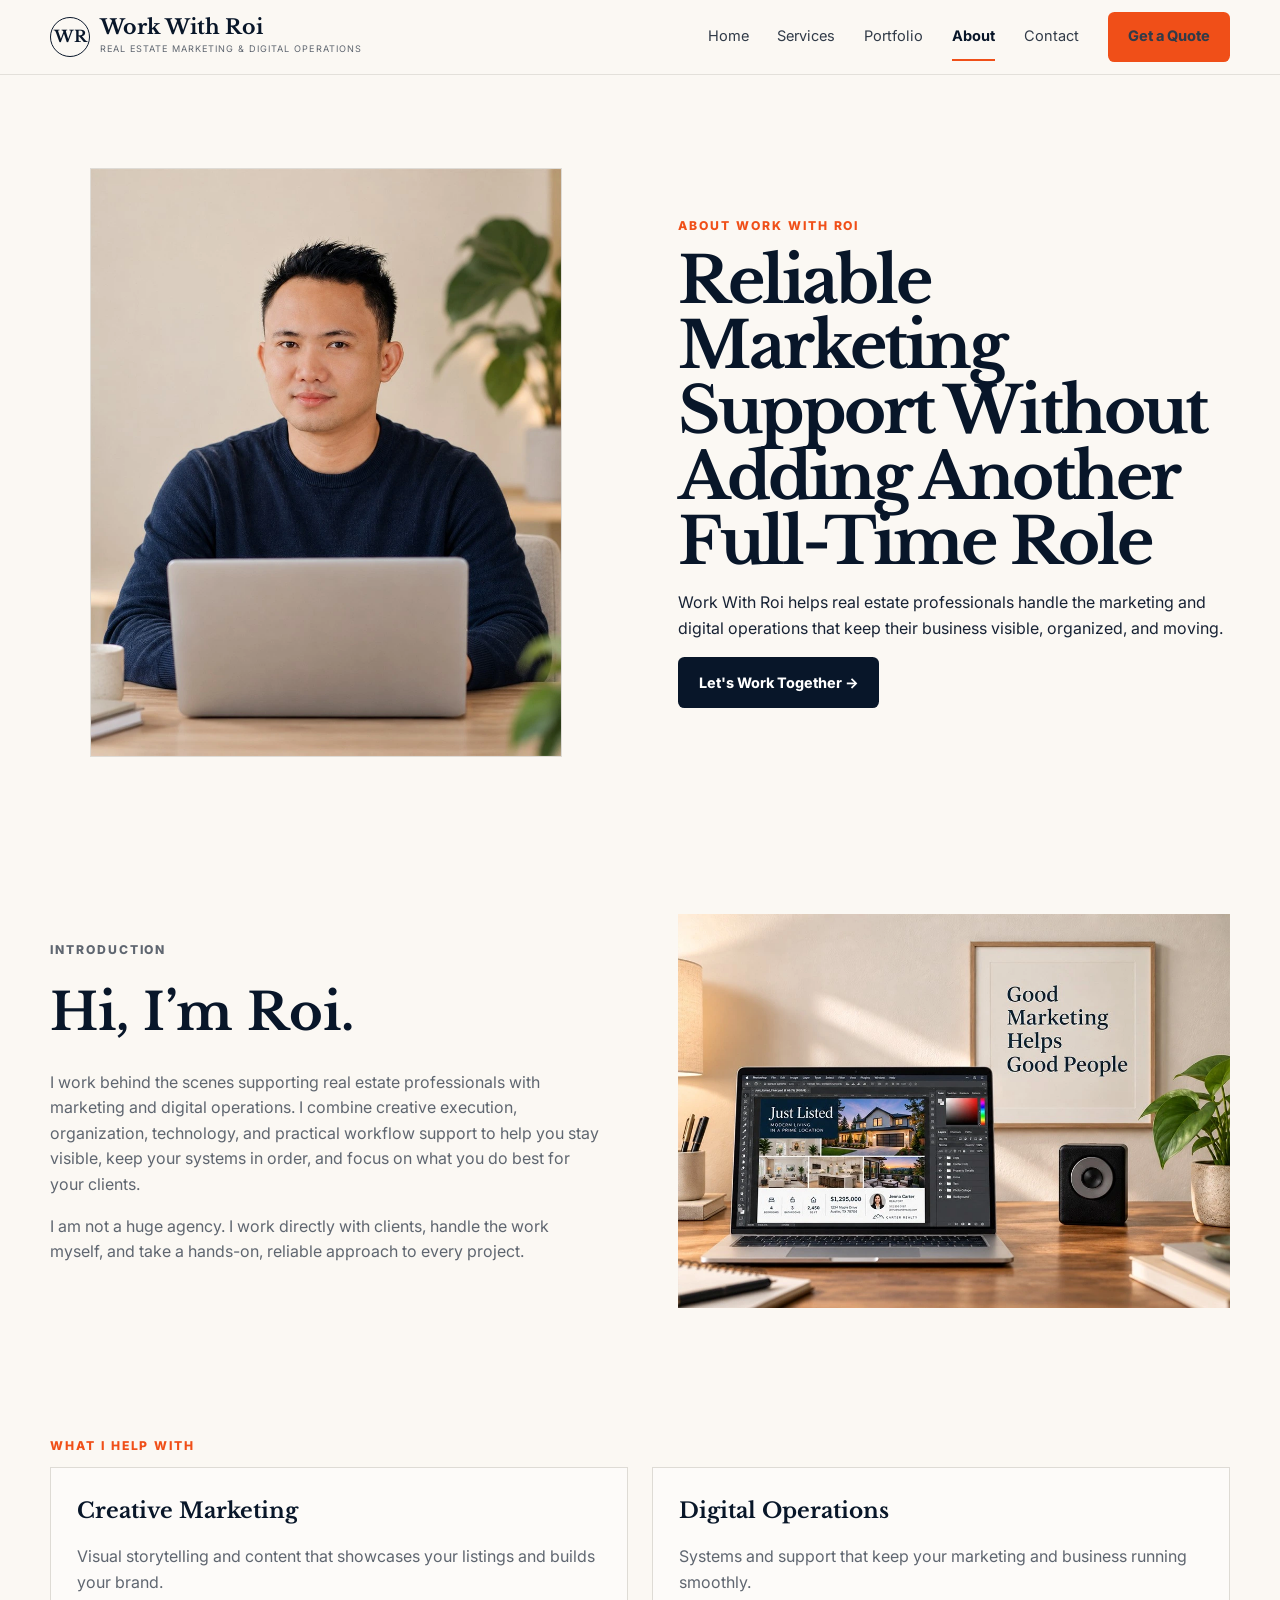
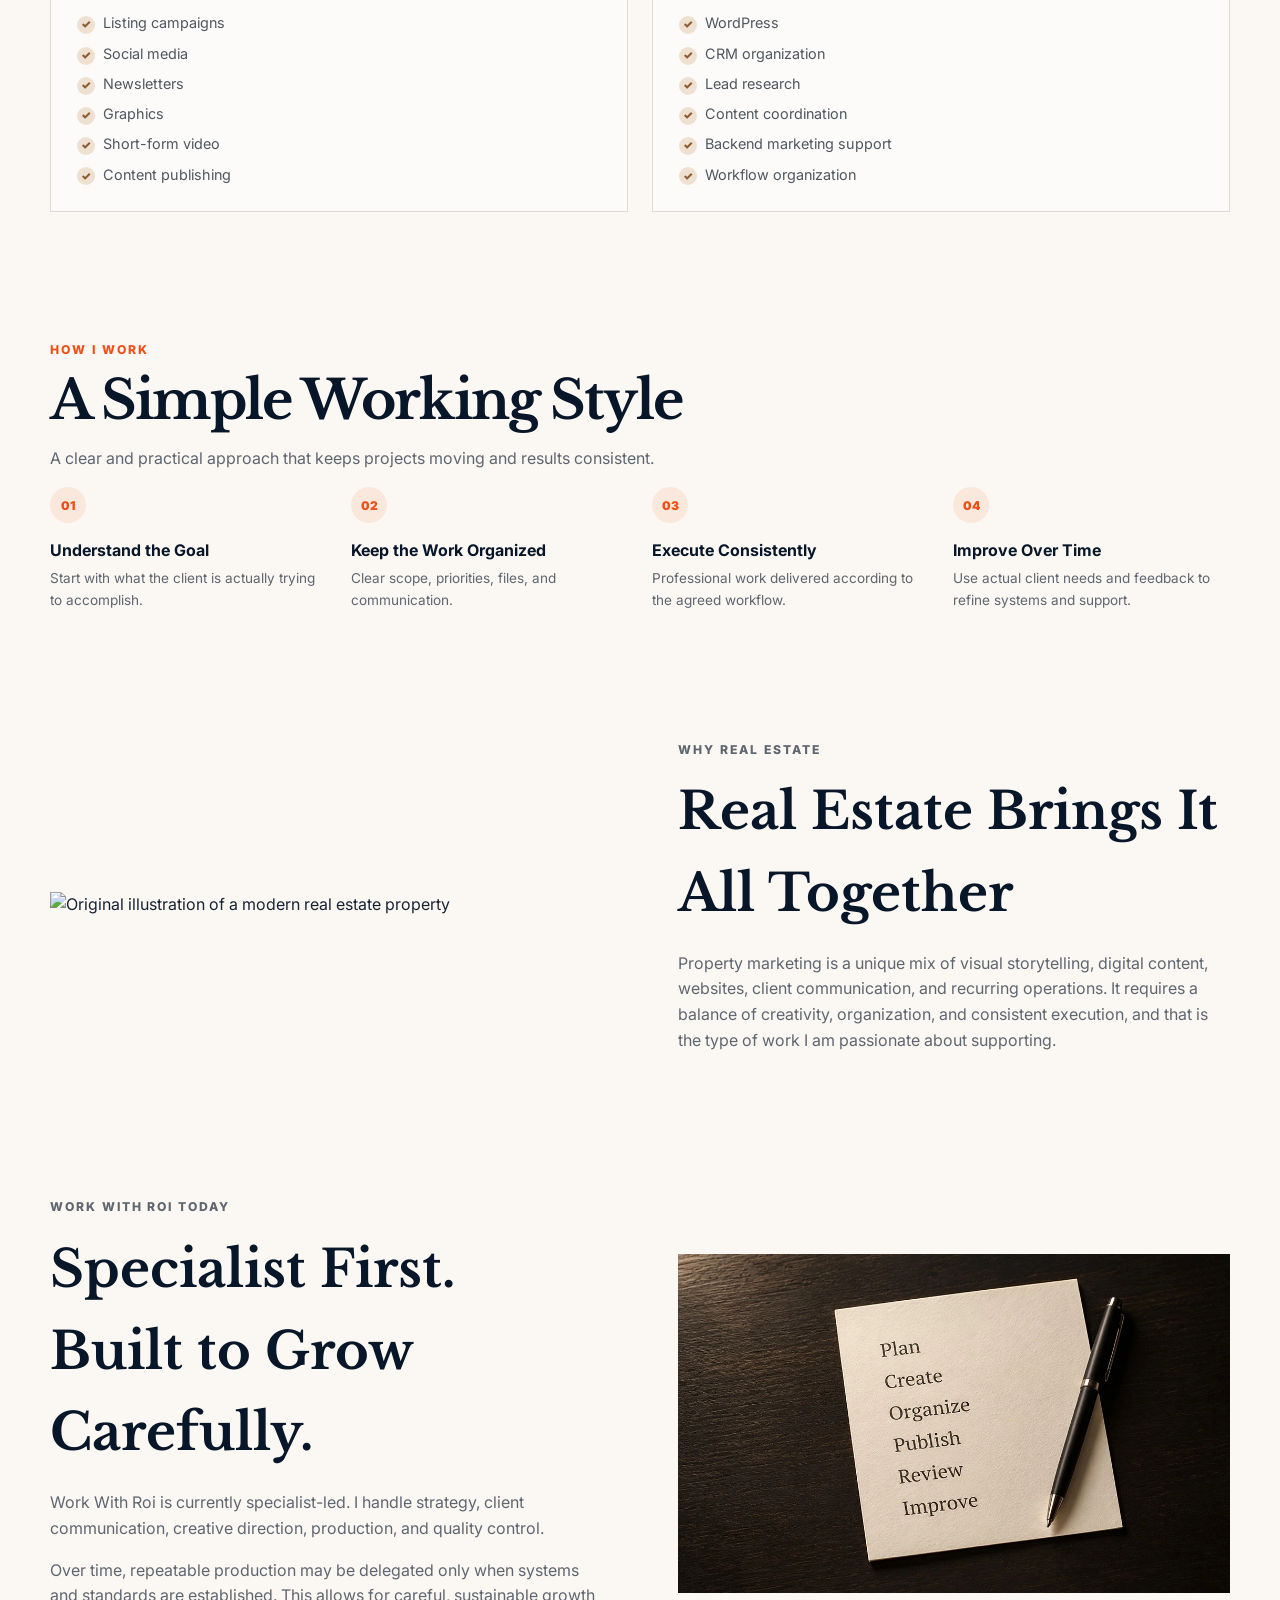
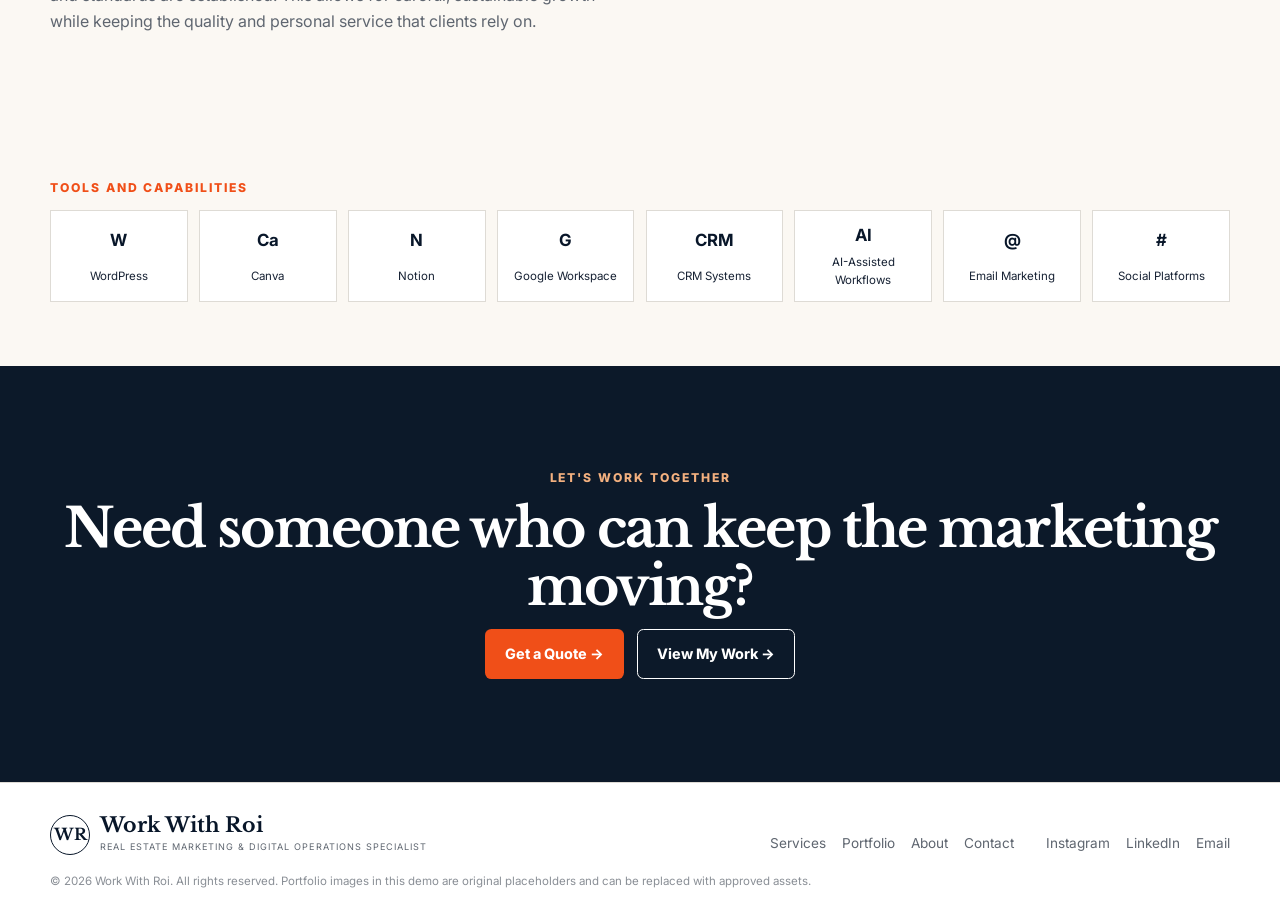
==== commit 24ff6c7a: "Update about.html" ====
--- a/about.html
+++ b/about.html
@@ -7,7 +7,7 @@
   <meta property="og:title" content="About | Work With Roi">
   <meta property="og:description" content="Meet Roi and learn about the specialist-led approach behind Work With Roi real estate marketing and digital operations support.">
   <meta property="og:type" content="website">
-  <meta property="og:image" content="assets/images/hero-workspace.svg">
+  <meta property="og:image" content="assets/images/hero-workspace.webp">
   <meta name="twitter:card" content="summary_large_image">
   <meta charset="utf-8">
   <meta name="viewport" content="width=device-width, initial-scale=1">
@@ -35,17 +35,17 @@
 </header>
 <main>
 
-<section class="about-hero"><div class="container about-hero-grid"><figure class="portrait-frame"><img src="assets/images/about-portrait.svg" alt="Placeholder illustration for Roi's professional portrait"></figure><div><p class="eyebrow">About Work With Roi</p><h1>Reliable Marketing Support Without Adding Another Full-Time Role</h1><p class="lead">Work With Roi helps real estate professionals handle the marketing and digital operations that keep their business visible, organized, and moving.</p><a class="btn btn-dark" href="contact.html">Let's Work Together →</a></div></div></section>
+<section class="about-hero"><div class="container about-hero-grid"><figure class="portrait-frame"><img src="assets/images/about-portrait.webp" alt="Placeholder illustration for Roi's professional portrait"></figure><div><p class="eyebrow">About Work With Roi</p><h1>Reliable Marketing Support Without Adding Another Full-Time Role</h1><p class="lead">Work With Roi helps real estate professionals handle the marketing and digital operations that keep their business visible, organized, and moving.</p><a class="btn btn-dark" href="contact.html">Let's Work Together →</a></div></div></section>
 
-<section class="section-sm"><div class="container split"><div class="prose"><p class="eyebrow">Introduction</p><h2>Hi, I’m Roi.</h2><p>I work behind the scenes supporting real estate professionals with marketing and digital operations. I combine creative execution, organization, technology, and practical workflow support to help you stay visible, keep your systems in order, and focus on what you do best for your clients.</p><p>I am not a huge agency. I work directly with clients, handle the work myself, and take a hands-on, reliable approach to every project.</p></div><img src="assets/images/about-workspace.svg" alt="Minimal marketing workspace illustration"></div></section>
+<section class="section-sm"><div class="container split"><div class="prose"><p class="eyebrow">Introduction</p><h2>Hi, I’m Roi.</h2><p>I work behind the scenes supporting real estate professionals with marketing and digital operations. I combine creative execution, organization, technology, and practical workflow support to help you stay visible, keep your systems in order, and focus on what you do best for your clients.</p><p>I am not a huge agency. I work directly with clients, handle the work myself, and take a hands-on, reliable approach to every project.</p></div><img src="assets/images/about-workspace.webp" alt="Minimal marketing workspace illustration"></div></section>
 
 <section class="section-sm"><div class="container"><p class="eyebrow">What I Help With</p><div class="check-cols"><article class="check-panel"><h3>Creative Marketing</h3><p class="muted">Visual storytelling and content that showcases your listings and builds your brand.</p><ul class="check-list"><li>Listing campaigns</li><li>Social media</li><li>Newsletters</li><li>Graphics</li><li>Short-form video</li><li>Content publishing</li></ul></article><article class="check-panel"><h3>Digital Operations</h3><p class="muted">Systems and support that keep your marketing and business running smoothly.</p><ul class="check-list"><li>WordPress</li><li>CRM organization</li><li>Lead research</li><li>Content coordination</li><li>Backend marketing support</li><li>Workflow organization</li></ul></article></div></div></section>
 
 <section class="section-sm"><div class="container"><p class="eyebrow">How I Work</p><h2 class="section-title">A Simple Working Style</h2><p class="muted">A clear and practical approach that keeps projects moving and results consistent.</p><div class="grid workflow"><article class="step"><span class="step-num">01</span><div><h3>Understand the Goal</h3><p>Start with what the client is actually trying to accomplish.</p></div></article><article class="step"><span class="step-num">02</span><div><h3>Keep the Work Organized</h3><p>Clear scope, priorities, files, and communication.</p></div></article><article class="step"><span class="step-num">03</span><div><h3>Execute Consistently</h3><p>Professional work delivered according to the agreed workflow.</p></div></article><article class="step"><span class="step-num">04</span><div><h3>Improve Over Time</h3><p>Use actual client needs and feedback to refine systems and support.</p></div></article></div></div></section>
 
-<section class="section-sm"><div class="container split"><img src="assets/images/real-estate-home.svg" alt="Original illustration of a modern real estate property"><div class="prose"><p class="eyebrow">Why Real Estate</p><h2>Real Estate Brings It All Together</h2><p>Property marketing is a unique mix of visual storytelling, digital content, websites, client communication, and recurring operations. It requires a balance of creativity, organization, and consistent execution, and that is the type of work I am passionate about supporting.</p></div></div></section>
+<section class="section-sm"><div class="container split"><img src="assets/images/real-estate-home.webp" alt="Original illustration of a modern real estate property"><div class="prose"><p class="eyebrow">Why Real Estate</p><h2>Real Estate Brings It All Together</h2><p>Property marketing is a unique mix of visual storytelling, digital content, websites, client communication, and recurring operations. It requires a balance of creativity, organization, and consistent execution, and that is the type of work I am passionate about supporting.</p></div></div></section>
 
-<section class="section-sm"><div class="container split"><div class="prose"><p class="eyebrow">Work With Roi Today</p><h2>Specialist First. Built to Grow Carefully.</h2><p>Work With Roi is currently specialist-led. I handle strategy, client communication, creative direction, production, and quality control.</p><p>Over time, repeatable production may be delegated only when systems and standards are established. This allows for careful, sustainable growth while keeping the quality and personal service that clients rely on.</p></div><img src="assets/images/process-notebook.svg" alt="Notebook illustration showing a plan, create, organize, publish, review, improve workflow"></div></section>
+<section class="section-sm"><div class="container split"><div class="prose"><p class="eyebrow">Work With Roi Today</p><h2>Specialist First. Built to Grow Carefully.</h2><p>Work With Roi is currently specialist-led. I handle strategy, client communication, creative direction, production, and quality control.</p><p>Over time, repeatable production may be delegated only when systems and standards are established. This allows for careful, sustainable growth while keeping the quality and personal service that clients rely on.</p></div><img src="assets/images/process-notebook.webp" alt="Notebook illustration showing a plan, create, organize, publish, review, improve workflow"></div></section>
 
 <section class="section-sm"><div class="container"><p class="eyebrow">Tools and Capabilities</p><div class="tools-grid"><div class="tool-chip"><strong>W</strong>WordPress</div><div class="tool-chip"><strong>Ca</strong>Canva</div><div class="tool-chip"><strong>N</strong>Notion</div><div class="tool-chip"><strong>G</strong>Google Workspace</div><div class="tool-chip"><strong>CRM</strong>CRM Systems</div><div class="tool-chip"><strong>AI</strong>AI-Assisted Workflows</div><div class="tool-chip"><strong>@</strong>Email Marketing</div><div class="tool-chip"><strong>#</strong>Social Platforms</div></div></div></section>
 
@@ -68,4 +68,4 @@
 </footer>
 <script src="assets/js/main.js" defer></script>
 </body>
-</html>+</html>
--- a/assets/css/main.css
+++ b/assets/css/main.css
@@ -190,7 +190,6 @@
 .builder-total { padding: 1.2rem; background: var(--soft); border: 1px solid var(--line); align-self: stretch; }
 .builder-total strong { display: block; color: var(--navy-950); font-family: var(--serif); font-size: clamp(1.6rem, 3vw, 2.35rem); }
 .builder-total small { display: block; margin-top: .4rem; color: var(--muted); line-height: 1.45; }
-.builder-total .php-total { margin-top: .15rem; font-family: var(--sans); font-size: .9rem; color: var(--orange-dark); font-weight: 800; }
 
 .steps-3 { grid-template-columns: repeat(3, 1fr); }
 .step { display: grid; grid-template-columns: 44px 1fr; gap: .9rem; }
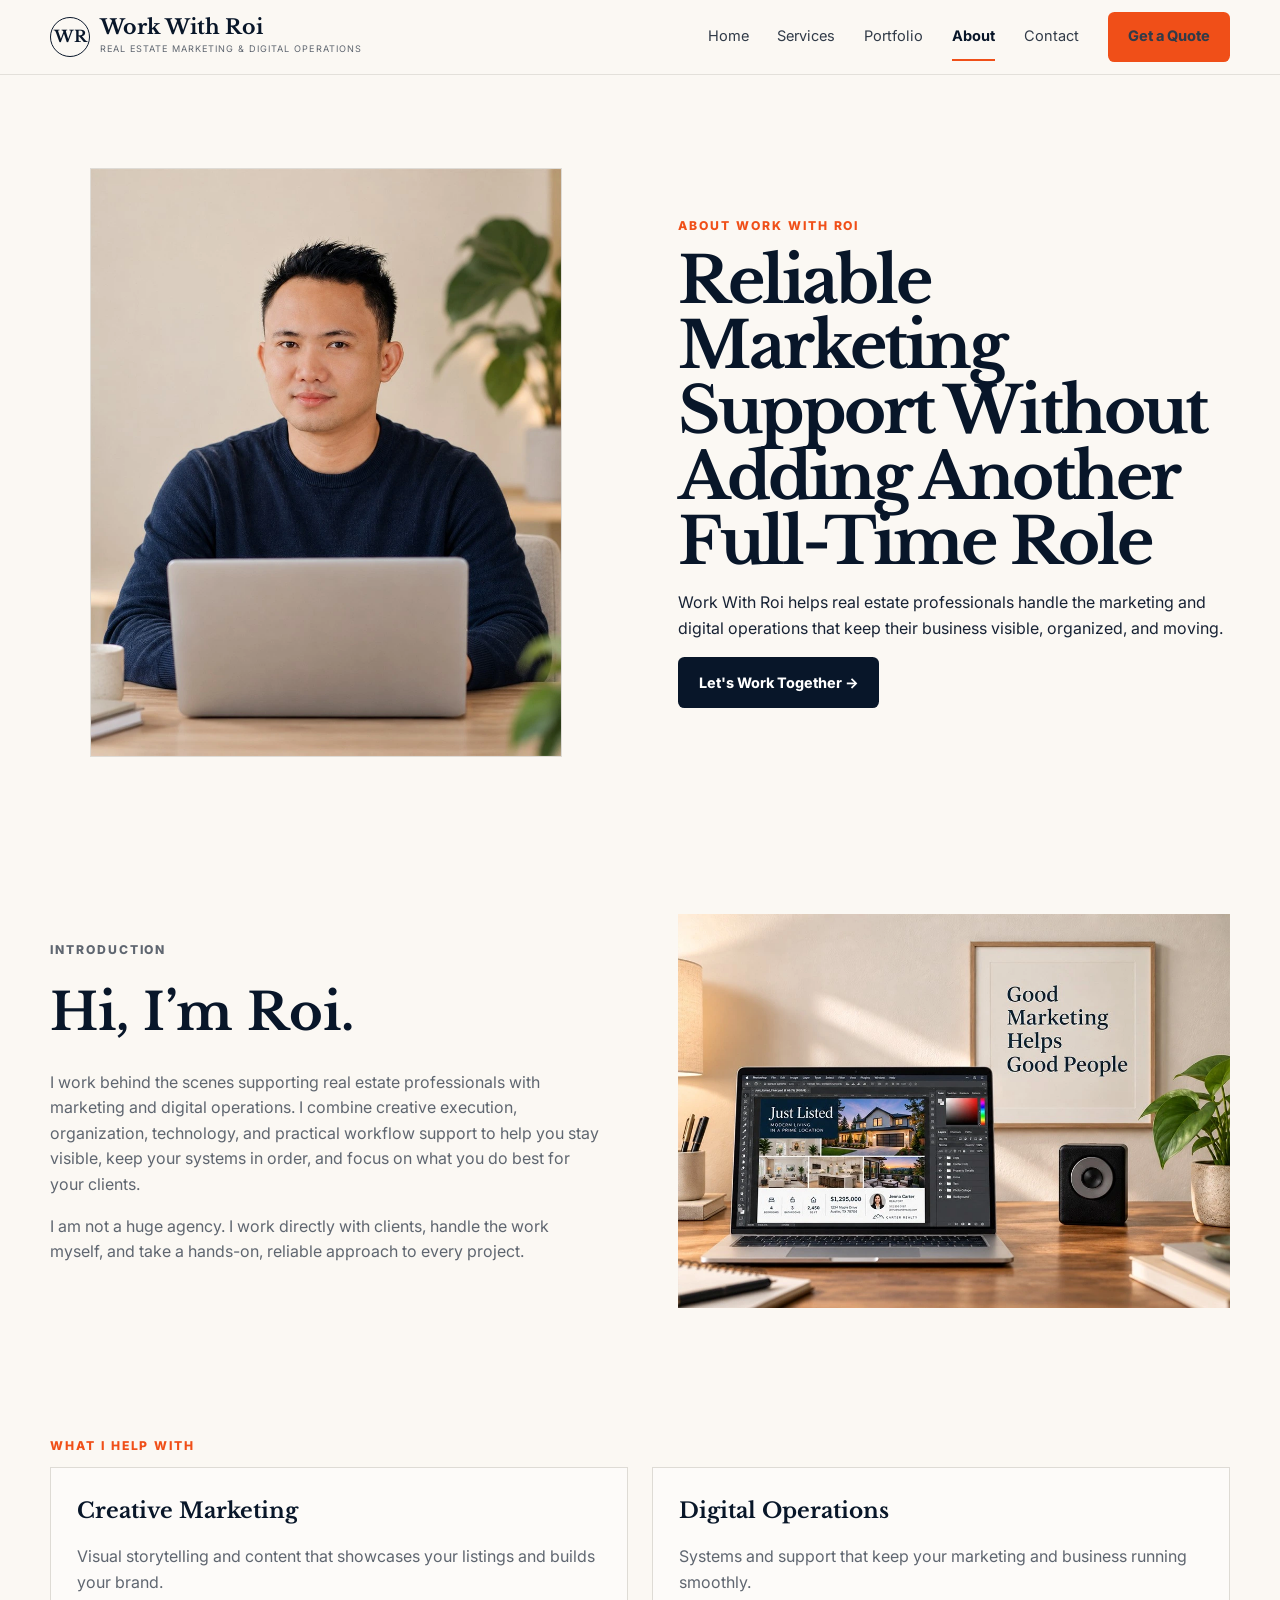
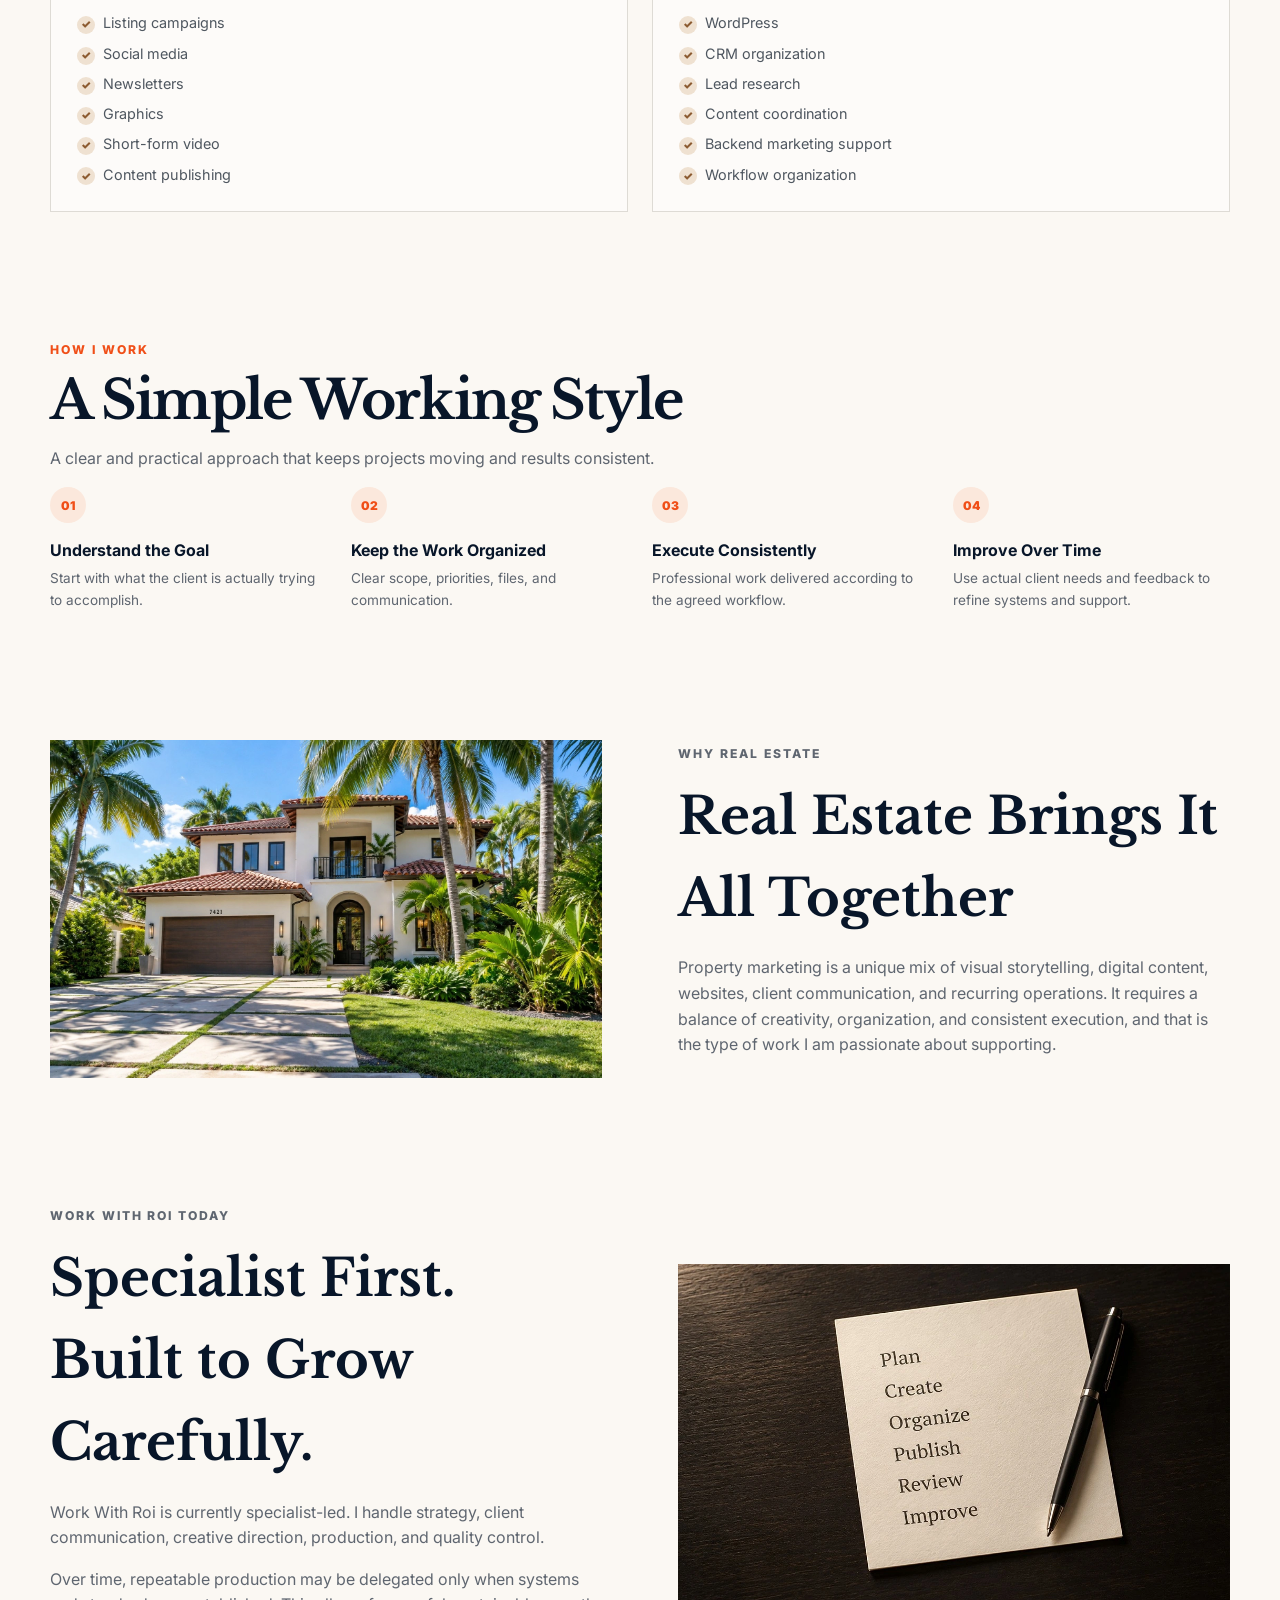
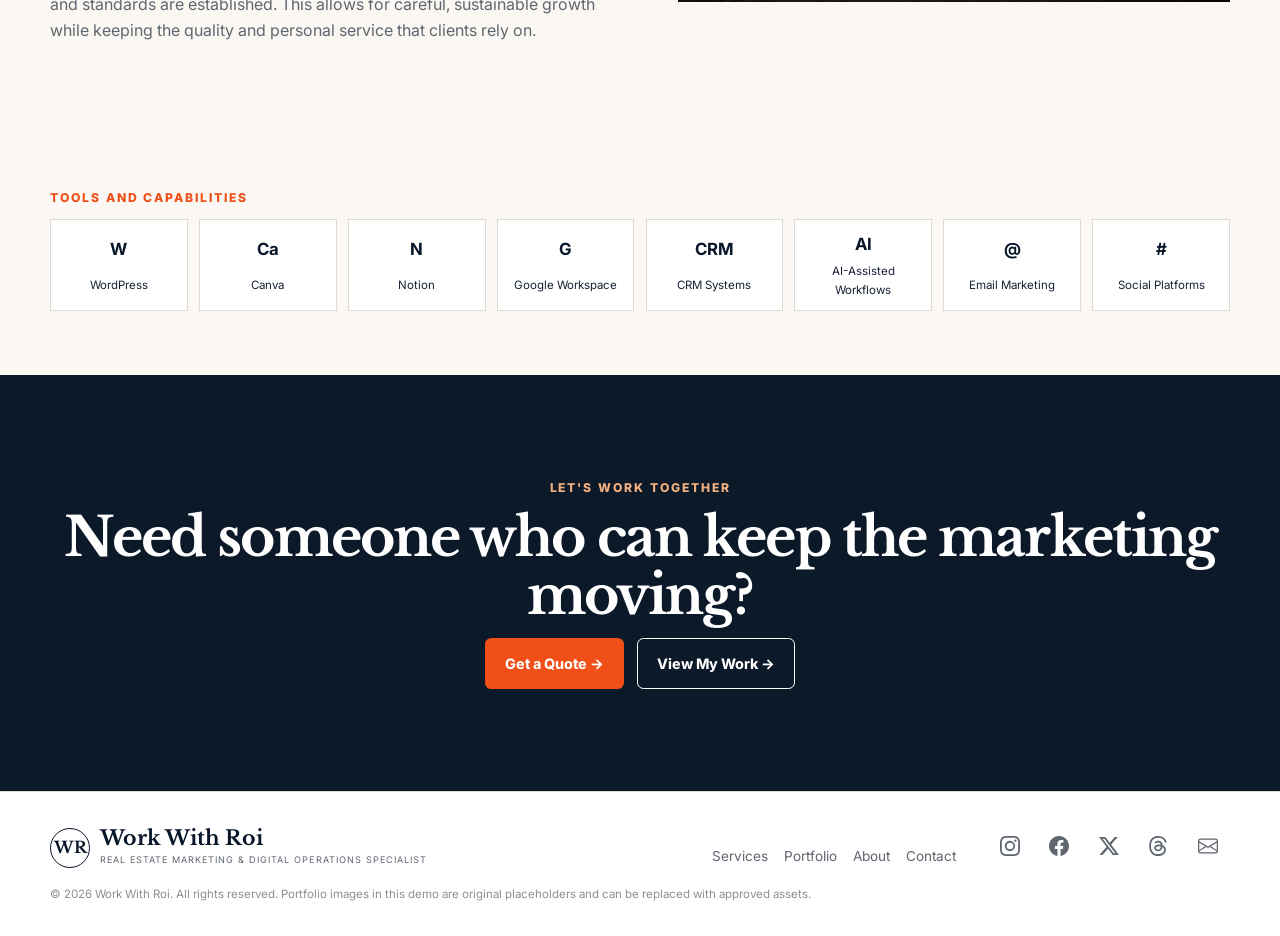
==== commit 7802afb1: "Update about.html" ====
--- a/about.html
+++ b/about.html
@@ -61,7 +61,33 @@
       <nav class="footer-nav" aria-label="Footer navigation">
         <a href="services.html">Services</a><a href="portfolio.html">Portfolio</a><a href="about.html">About</a><a href="contact.html">Contact</a>
       </nav>
-      <div class="social-list" aria-label="Social placeholders"><span>Instagram</span><span>LinkedIn</span><span>Email</span></div>
+      <nav class="social-list footer-social-icons" aria-label="Social media and email">
+  <a href="https://www.instagram.com/workwithroi/" aria-label="Instagram" title="Instagram">
+    <svg xmlns="http://www.w3.org/2000/svg" width="20" height="20" viewBox="0 0 16 16" fill="currentColor" aria-hidden="true" focusable="false">
+  <path d="M8 0C5.829 0 5.556.01 4.703.048 3.85.088 3.269.222 2.76.42a3.9 3.9 0 0 0-1.417.923A3.9 3.9 0 0 0 .42 2.76C.222 3.268.087 3.85.048 4.7.01 5.555 0 5.827 0 8.001c0 2.172.01 2.444.048 3.297.04.852.174 1.433.372 1.942.205.526.478.972.923 1.417.444.445.89.719 1.416.923.51.198 1.09.333 1.942.372C5.555 15.99 5.827 16 8 16s2.444-.01 3.298-.048c.851-.04 1.434-.174 1.943-.372a3.9 3.9 0 0 0 1.416-.923c.445-.445.718-.891.923-1.417.197-.509.332-1.09.372-1.942C15.99 10.445 16 10.173 16 8s-.01-2.445-.048-3.299c-.04-.851-.175-1.433-.372-1.941a3.9 3.9 0 0 0-.923-1.417A3.9 3.9 0 0 0 13.24.42c-.51-.198-1.092-.333-1.943-.372C10.443.01 10.172 0 7.998 0zm-.717 1.442h.718c2.136 0 2.389.007 3.232.046.78.035 1.204.166 1.486.275.373.145.64.319.92.599s.453.546.598.92c.11.281.24.705.275 1.485.039.843.047 1.096.047 3.231s-.008 2.389-.047 3.232c-.035.78-.166 1.203-.275 1.485a2.5 2.5 0 0 1-.599.919c-.28.28-.546.453-.92.598-.28.11-.704.24-1.485.276-.843.038-1.096.047-3.232.047s-2.39-.009-3.233-.047c-.78-.036-1.203-.166-1.485-.276a2.5 2.5 0 0 1-.92-.598 2.5 2.5 0 0 1-.6-.92c-.109-.281-.24-.705-.275-1.485-.038-.843-.046-1.096-.046-3.233s.008-2.388.046-3.231c.036-.78.166-1.204.276-1.486.145-.373.319-.64.599-.92s.546-.453.92-.598c.282-.11.705-.24 1.485-.276.738-.034 1.024-.044 2.515-.045zm4.988 1.328a.96.96 0 1 0 0 1.92.96.96 0 0 0 0-1.92m-4.27 1.122a4.109 4.109 0 1 0 0 8.217 4.109 4.109 0 0 0 0-8.217m0 1.441a2.667 2.667 0 1 1 0 5.334 2.667 2.667 0 0 1 0-5.334"/>
+</svg>
+  </a>
+  <a href="https://www.facebook.com/workwithroi.fb/" aria-label="Facebook" title="Facebook">
+    <svg xmlns="http://www.w3.org/2000/svg" width="20" height="20" viewBox="0 0 16 16" fill="currentColor" aria-hidden="true" focusable="false">
+  <path d="M16 8.049c0-4.446-3.582-8.05-8-8.05C3.58 0-.002 3.603-.002 8.05c0 4.017 2.926 7.347 6.75 7.951v-5.625h-2.03V8.05H6.75V6.275c0-2.017 1.195-3.131 3.022-3.131.876 0 1.791.157 1.791.157v1.98h-1.009c-.993 0-1.303.621-1.303 1.258v1.51h2.218l-.354 2.326H9.25V16c3.824-.604 6.75-3.934 6.75-7.951"/>
+</svg>
+  </a>
+  <a href="https://x.com/workwithroi" aria-label="X" title="X">
+    <svg xmlns="http://www.w3.org/2000/svg" width="20" height="20" viewBox="0 0 16 16" fill="currentColor" aria-hidden="true" focusable="false">
+  <path d="M12.6.75h2.454l-5.36 6.142L16 15.25h-4.937l-3.867-5.07-4.425 5.07H.316l5.733-6.57L0 .75h5.063l3.495 4.633L12.601.75Zm-.86 13.028h1.36L4.323 2.145H2.865z"/>
+</svg>
+  </a>
+  <a href="https://www.threads.com/@workwithroi.threads" aria-label="Threads" title="Threads">
+    <svg xmlns="http://www.w3.org/2000/svg" width="20" height="20" viewBox="0 0 16 16" fill="currentColor" aria-hidden="true" focusable="false">
+  <path d="M6.321 6.016c-.27-.18-1.166-.802-1.166-.802.756-1.081 1.753-1.502 3.132-1.502.975 0 1.803.327 2.394.948s.928 1.509 1.005 2.644q.492.207.905.484c1.109.745 1.719 1.86 1.719 3.137 0 2.716-2.226 5.075-6.256 5.075C4.594 16 1 13.987 1 7.994 1 2.034 4.482 0 8.044 0 9.69 0 13.55.243 15 5.036l-1.36.353C12.516 1.974 10.163 1.43 8.006 1.43c-3.565 0-5.582 2.171-5.582 6.79 0 4.143 2.254 6.343 5.63 6.343 2.777 0 4.847-1.443 4.847-3.556 0-1.438-1.208-2.127-1.27-2.127-.236 1.234-.868 3.31-3.644 3.31-1.618 0-3.013-1.118-3.013-2.582 0-2.09 1.984-2.847 3.55-2.847.586 0 1.294.04 1.663.114 0-.637-.54-1.728-1.9-1.728-1.25 0-1.566.405-1.967.868ZM8.716 8.19c-2.04 0-2.304.87-2.304 1.416 0 .878 1.043 1.168 1.6 1.168 1.02 0 2.067-.282 2.232-2.423a6.2 6.2 0 0 0-1.528-.161"/>
+</svg>
+  </a>
+  <a href="mailto:emmanuelroiccapao@gmail.com" aria-label="Email" title="Email">
+    <svg xmlns="http://www.w3.org/2000/svg" width="20" height="20" viewBox="0 0 16 16" fill="currentColor" aria-hidden="true" focusable="false">
+  <path d="M0 4a2 2 0 0 1 2-2h12a2 2 0 0 1 2 2v8a2 2 0 0 1-2 2H2a2 2 0 0 1-2-2zm2-1a1 1 0 0 0-1 1v.217l7 4.2 7-4.2V4a1 1 0 0 0-1-1zm13 2.383-4.708 2.825L15 11.105zm-.034 6.876-5.64-3.471L8 9.583l-1.326-.795-5.64 3.47A1 1 0 0 0 2 13h12a1 1 0 0 0 .966-.741M1 11.105l4.708-2.897L1 5.383z"/>
+</svg>
+  </a>
+</nav>
     </div>
     <div class="footer-meta">© 2026 Work With Roi. All rights reserved. Portfolio images in this demo are original placeholders and can be replaced with approved assets.</div>
   </div>
--- a/assets/css/main.css
+++ b/assets/css/main.css
@@ -355,3 +355,34 @@
 @media (prefers-reduced-motion: reduce) {
   *, *::before, *::after { scroll-behavior: auto !important; transition-duration: .01ms !important; animation-duration: .01ms !important; animation-iteration-count: 1 !important; }
 }
+
+.site-footer .footer-social-icons {
+  display: flex;
+  flex-wrap: wrap;
+  align-items: center;
+  gap: 0.35rem;
+}
+.site-footer .footer-social-icons a {
+  display: inline-flex;
+  align-items: center;
+  justify-content: center;
+  width: 44px;
+  height: 44px;
+  flex-shrink: 0;
+  color: var(--muted, #526174);
+  border-radius: 50%;
+  text-decoration: none;
+}
+.site-footer .footer-social-icons svg {
+  display: block;
+  width: 20px;
+  height: 20px;
+}
+.site-footer .footer-social-icons a:hover {
+  color: var(--orange, #f45116);
+  background: var(--cream, #fbf8f3);
+}
+.site-footer .footer-social-icons a:focus-visible {
+  outline: 2px solid var(--orange, #f45116);
+  outline-offset: 3px;
+}
